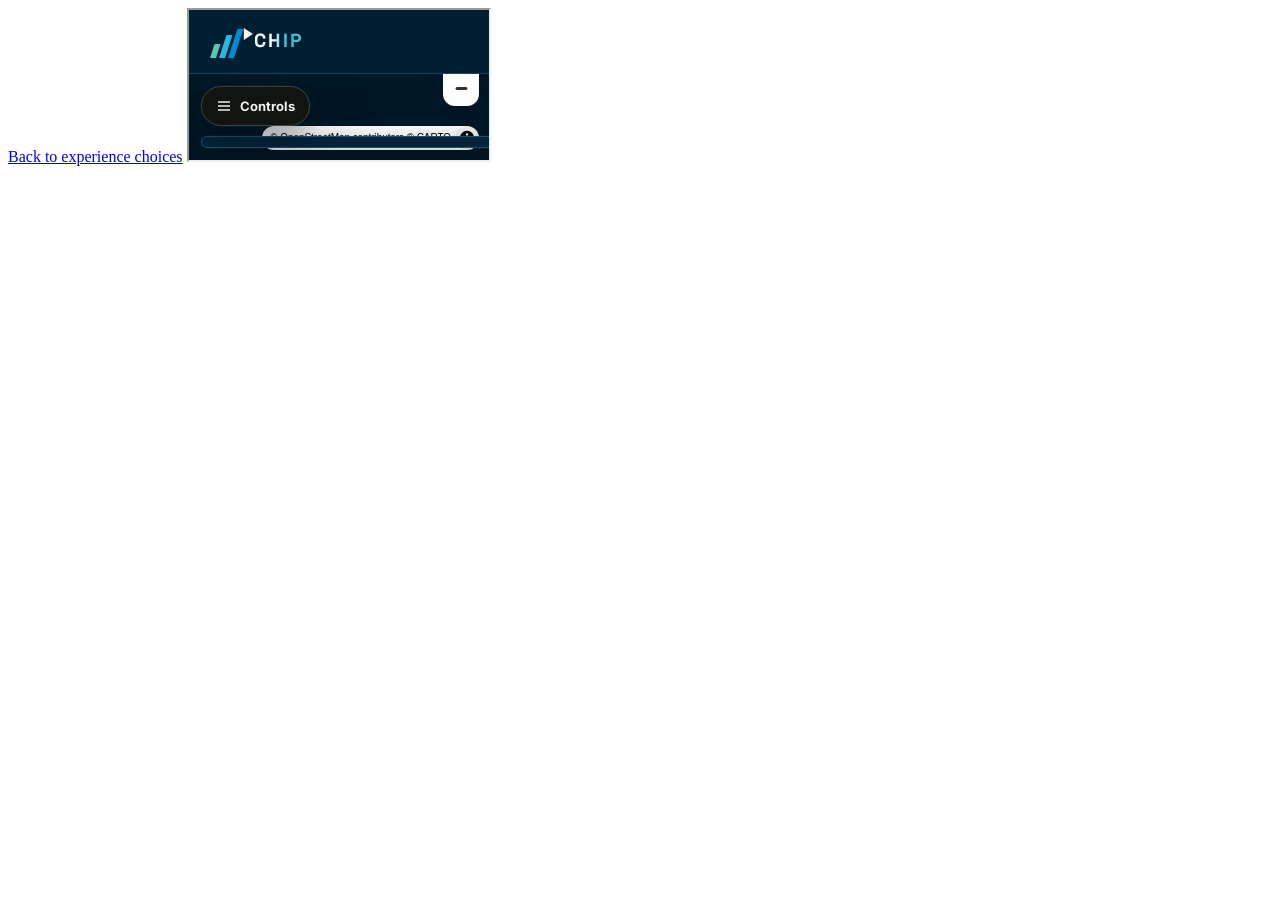
==== app.html @ 3d41801b "chore: add GitHub Pages site structure" ====
<!DOCTYPE html>
<html lang="en" data-page="dashboard">
<head>
  <meta charset="utf-8">
  <meta name="viewport" content="width=device-width, initial-scale=1, viewport-fit=cover">
  <meta name="theme-color" content="#001b2e">
  <title>CHIP · Cleveland–Akron Market Visualizer</title>
  <link rel="stylesheet" href="./assets/css/frame-shell.css">
  <script src="./assets/js/mobile-ui.js" defer></script>
</head>
<body data-page="dashboard">
  <a class="shell-skip" href="./index.html">Back to experience choices</a>
  <iframe
    id="chip-frame"
    src="./CHIPv.4.2.html"
    title="CHIP Cleveland–Akron market visualizer"
    allow="fullscreen"
  ></iframe>
  <noscript class="shell-fallback">
    JavaScript is required for the responsive delivery layer. You can still
    <a href="./CHIPv.4.2.html">open the original dashboard</a>.
  </noscript>
</body>
</html>
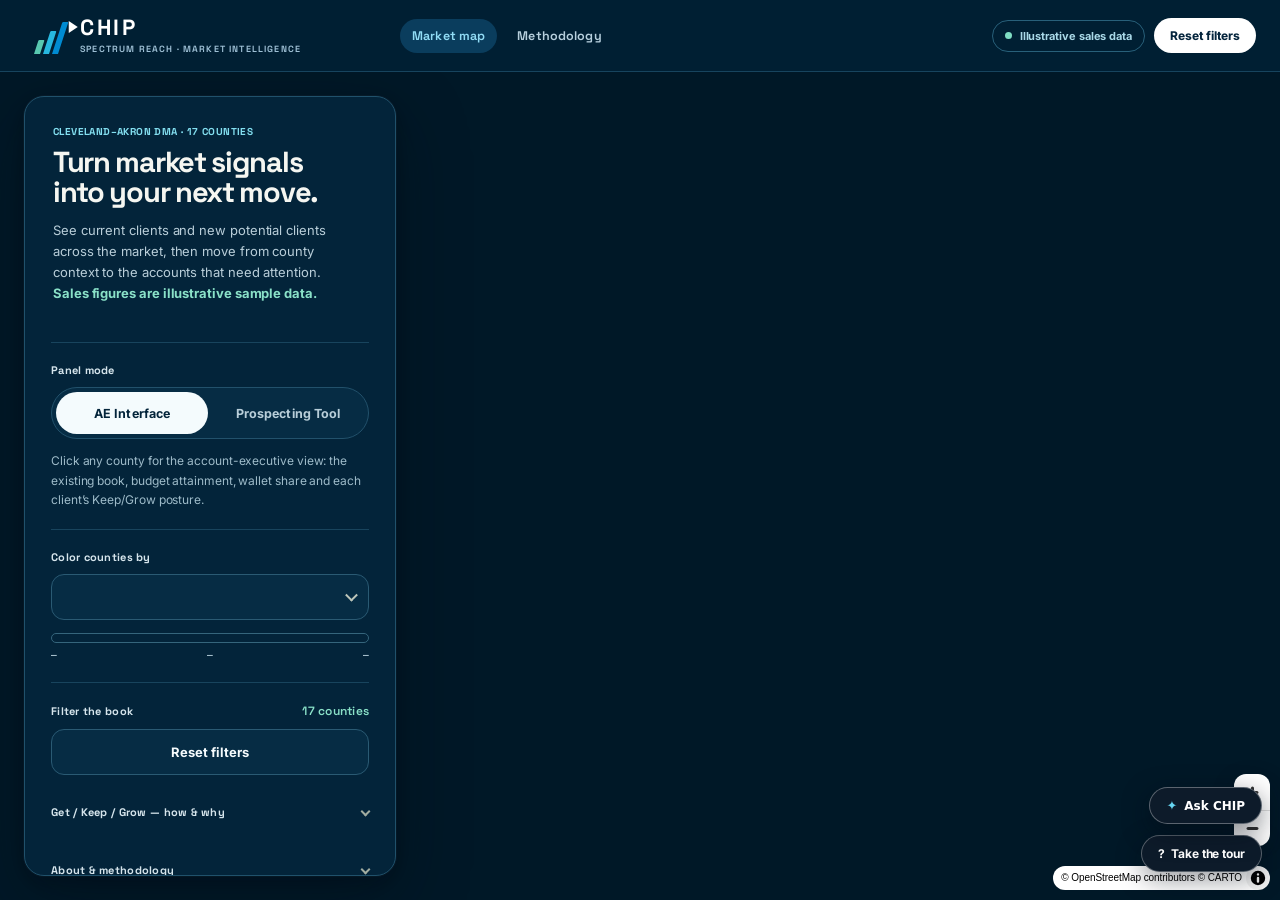
==== commit 6673a30b: "feat: add Ask CHIP assistant chat with Claude tool use over live map data app.html gains an 'Ask CHI" ====
--- a/app.html
+++ b/app.html
@@ -6,7 +6,9 @@
   <meta name="theme-color" content="#001b2e">
   <title>CHIP · Cleveland–Akron Market Visualizer</title>
   <link rel="stylesheet" href="./assets/css/frame-shell.css">
+  <link rel="stylesheet" href="./assets/css/assistant.css">
   <script src="./assets/js/mobile-ui.js" defer></script>
+  <script src="./assets/js/chip-assistant.js" defer></script>
 </head>
 <body data-page="dashboard">
   <a class="shell-skip" href="./index.html">Back to experience choices</a>
--- a/assets/css/frame-shell.css
+++ b/assets/css/frame-shell.css
@@ -0,0 +1,68 @@
+:root {
+  color-scheme: dark;
+  font-family: Inter, system-ui, -apple-system, BlinkMacSystemFont, "Segoe UI", sans-serif;
+}
+
+*,
+*::before,
+*::after {
+  box-sizing: border-box;
+}
+
+html,
+body {
+  width: 100%;
+  height: 100%;
+  height: 100dvh;
+  margin: 0;
+  overflow: hidden;
+  background: #001b2e;
+}
+
+#chip-frame {
+  position: fixed;
+  inset: 0;
+  width: 100%;
+  height: 100%;
+  height: 100dvh;
+  display: block;
+  border: 0;
+  background: #001b2e;
+}
+
+.shell-skip {
+  position: fixed;
+  top: max(10px, env(safe-area-inset-top));
+  left: max(10px, env(safe-area-inset-left));
+  z-index: 9999;
+  padding: 10px 14px;
+  border: 1px solid rgba(255, 255, 255, 0.28);
+  border-radius: 9px;
+  color: #ffffff;
+  background: #001b2e;
+  font-size: 13px;
+  font-weight: 700;
+  text-decoration: none;
+  transform: translateY(calc(-100% - 28px));
+  transition: transform 150ms ease;
+}
+
+.shell-skip:focus {
+  transform: translateY(0);
+  outline: 3px solid #27b7df;
+  outline-offset: 3px;
+}
+
+.shell-fallback {
+  position: fixed;
+  inset: auto 16px 16px;
+  z-index: 10000;
+  padding: 14px;
+  border-radius: 10px;
+  color: #ffffff;
+  background: #001b2e;
+}
+
+.shell-fallback a {
+  color: #75d5ed;
+}
--- a/assets/css/assistant.css
+++ b/assets/css/assistant.css
@@ -0,0 +1,353 @@
+/*
+ * CHIP assistant chat (delivery layer, app.html only).
+ * Lives in the parent shell document, overlaying the dashboard iframe, so it
+ * never touches the frozen originals. Styled to the product's navy/aqua
+ * language. Device mode comes from html[data-device], set by mobile-ui.js.
+ */
+
+.chip-assistant-launcher {
+  position: fixed;
+  right: 18px;
+  bottom: 76px;
+  z-index: 30;
+  display: inline-flex;
+  align-items: center;
+  gap: 7px;
+  border: 1px solid rgba(255, 255, 255, 0.32);
+  border-radius: 999px;
+  background: #0d1b2a;
+  color: #fff;
+  box-shadow: 0 8px 26px rgba(3, 10, 20, 0.5);
+  padding: 10px 16px;
+  font: 700 12px Inter, system-ui, sans-serif;
+  cursor: pointer;
+}
+
+.chip-assistant-launcher:hover {
+  background: #1a3350;
+}
+
+.chip-assistant-launcher:focus-visible {
+  outline: 3px solid #66bfff;
+  outline-offset: 2px;
+}
+
+.chip-assistant-launcher .spark {
+  color: #67d6f2;
+  font-size: 13px;
+}
+
+.chip-assistant-panel {
+  position: fixed;
+  right: 18px;
+  bottom: 132px;
+  z-index: 31;
+  display: flex;
+  flex-direction: column;
+  width: min(370px, calc(100vw - 36px));
+  height: min(560px, calc(100dvh - 170px));
+  overflow: hidden;
+  border: 1px solid rgba(94, 164, 204, 0.45);
+  border-radius: 16px;
+  background: #04202f;
+  color: #e6f0f7;
+  box-shadow: 0 24px 60px rgba(0, 8, 16, 0.6);
+  font: 400 13px/1.5 Inter, system-ui, sans-serif;
+}
+
+.chip-assistant-panel[hidden] {
+  display: none;
+}
+
+/*
+ * On wide desktops, dock the chat beside the county detail panel instead of
+ * covering it — the tools open that panel, so the user should see both.
+ * chip-assistant.js toggles the class from the child detail's open state.
+ */
+@media (min-width: 1280px) {
+  .chip-assistant-panel {
+    transition: right 200ms ease;
+  }
+
+  .chip-assistant-panel.beside-detail {
+    right: 480px;
+  }
+}
+
+@media (prefers-reduced-motion: reduce) {
+  .chip-assistant-panel {
+    transition: none !important;
+    animation: none !important;
+  }
+}
+
+.chip-assistant-head {
+  flex: none;
+  display: flex;
+  align-items: center;
+  gap: 9px;
+  padding: 11px 12px 11px 16px;
+  border-bottom: 1px solid rgba(148, 210, 255, 0.16);
+}
+
+.chip-assistant-head b {
+  font-size: 13px;
+  letter-spacing: 0.02em;
+}
+
+.chip-assistant-mode {
+  margin-right: auto;
+  padding: 3px 9px;
+  border-radius: 999px;
+  border: 1px solid rgba(148, 210, 255, 0.3);
+  color: #9fc2d4;
+  font-size: 10px;
+  font-weight: 800;
+  letter-spacing: 0.05em;
+  text-transform: uppercase;
+  white-space: nowrap;
+}
+
+.chip-assistant-mode.is-live {
+  border-color: rgba(110, 231, 183, 0.5);
+  color: #8ee8c0;
+}
+
+.chip-assistant-iconbtn {
+  flex: none;
+  width: 34px;
+  height: 34px;
+  display: grid;
+  place-items: center;
+  border: 1px solid rgba(148, 210, 255, 0.3);
+  border-radius: 10px;
+  background: transparent;
+  color: #dcebf4;
+  font-size: 14px;
+  line-height: 1;
+  cursor: pointer;
+}
+
+.chip-assistant-iconbtn:hover {
+  background: rgba(148, 210, 255, 0.12);
+}
+
+.chip-assistant-iconbtn:focus-visible {
+  outline: 3px solid #66bfff;
+  outline-offset: 2px;
+}
+
+.chip-assistant-settings {
+  flex: none;
+  padding: 12px 16px;
+  border-bottom: 1px solid rgba(148, 210, 255, 0.16);
+  background: rgba(2, 20, 32, 0.55);
+}
+
+.chip-assistant-settings[hidden] {
+  display: none;
+}
+
+.chip-assistant-settings label {
+  display: block;
+  margin-bottom: 4px;
+  color: #9fc2d4;
+  font-size: 10.5px;
+  font-weight: 800;
+  letter-spacing: 0.06em;
+  text-transform: uppercase;
+}
+
+.chip-assistant-settings input,
+.chip-assistant-settings select {
+  width: 100%;
+  margin-bottom: 9px;
+  padding: 9px 10px;
+  border: 1px solid rgba(148, 210, 255, 0.3);
+  border-radius: 9px;
+  background: rgba(255, 255, 255, 0.04);
+  color: #e6f0f7;
+  font: inherit;
+  font-size: 12.5px;
+}
+
+.chip-assistant-settings .row {
+  display: flex;
+  gap: 8px;
+}
+
+.chip-assistant-settings button {
+  flex: 1;
+  padding: 9px 0;
+  border: 1px solid rgba(148, 210, 255, 0.35);
+  border-radius: 9px;
+  background: transparent;
+  color: #e6f0f7;
+  font: 700 12px Inter, system-ui, sans-serif;
+  cursor: pointer;
+}
+
+.chip-assistant-settings button.primary {
+  border-color: #0f8ad6;
+  background: #0f8ad6;
+  color: #fff;
+}
+
+.chip-assistant-settings .hint {
+  margin: 6px 0 0;
+  color: #7d97a8;
+  font-size: 10.5px;
+  line-height: 1.5;
+}
+
+.chip-assistant-log {
+  flex: 1 1 auto;
+  min-height: 0;
+  overflow-y: auto;
+  overscroll-behavior: contain;
+  -webkit-overflow-scrolling: touch;
+  display: flex;
+  flex-direction: column;
+  gap: 10px;
+  padding: 14px 14px 10px;
+}
+
+.chip-assistant-msg {
+  max-width: 88%;
+  padding: 9px 12px;
+  border-radius: 13px;
+  white-space: pre-wrap;
+  overflow-wrap: break-word;
+}
+
+.chip-assistant-msg.user {
+  align-self: flex-end;
+  background: #0f8ad6;
+  color: #fff;
+  border-bottom-right-radius: 4px;
+}
+
+.chip-assistant-msg.bot {
+  align-self: flex-start;
+  border: 1px solid rgba(148, 210, 255, 0.2);
+  background: rgba(255, 255, 255, 0.05);
+  border-bottom-left-radius: 4px;
+}
+
+.chip-assistant-msg.error {
+  align-self: flex-start;
+  border: 1px solid rgba(232, 180, 90, 0.5);
+  background: rgba(120, 80, 20, 0.18);
+  color: #f2d9a7;
+}
+
+.chip-assistant-msg.busy {
+  align-self: flex-start;
+  color: #9fc2d4;
+  border: 1px dashed rgba(148, 210, 255, 0.3);
+}
+
+.chip-assistant-chips {
+  flex: none;
+  display: flex;
+  flex-wrap: wrap;
+  gap: 7px;
+  padding: 0 14px 10px;
+}
+
+.chip-assistant-chips[hidden] {
+  display: none;
+}
+
+.chip-assistant-chips button {
+  padding: 7px 11px;
+  border: 1px solid rgba(148, 210, 255, 0.3);
+  border-radius: 999px;
+  background: transparent;
+  color: #bcd7e5;
+  font: 600 11.5px Inter, system-ui, sans-serif;
+  cursor: pointer;
+}
+
+.chip-assistant-chips button:hover {
+  background: rgba(148, 210, 255, 0.12);
+}
+
+.chip-assistant-form {
+  flex: none;
+  display: flex;
+  gap: 8px;
+  padding: 10px 12px calc(10px + env(safe-area-inset-bottom, 0px));
+  border-top: 1px solid rgba(148, 210, 255, 0.16);
+}
+
+.chip-assistant-form input {
+  flex: 1;
+  min-width: 0;
+  padding: 11px 12px;
+  border: 1px solid rgba(148, 210, 255, 0.3);
+  border-radius: 11px;
+  background: rgba(255, 255, 255, 0.04);
+  color: #e6f0f7;
+  font: inherit;
+  font-size: 16px; /* prevents iOS focus zoom */
+}
+
+.chip-assistant-form button {
+  flex: none;
+  min-width: 64px;
+  border: 1px solid #0f8ad6;
+  border-radius: 11px;
+  background: #0f8ad6;
+  color: #fff;
+  font: 700 12.5px Inter, system-ui, sans-serif;
+  cursor: pointer;
+}
+
+.chip-assistant-form button:disabled {
+  opacity: 0.55;
+  cursor: default;
+}
+
+.chip-assistant-form input:focus-visible,
+.chip-assistant-form button:focus-visible,
+.chip-assistant-settings input:focus-visible,
+.chip-assistant-settings select:focus-visible,
+.chip-assistant-settings button:focus-visible,
+.chip-assistant-chips button:focus-visible {
+  outline: 3px solid rgba(39, 183, 223, 0.9);
+  outline-offset: 2px;
+}
+
+/* ---------- phone layout ---------- */
+@media (max-width: 820px) {
+  html[data-device="mobile"] .chip-assistant-launcher {
+    right: 12px;
+    bottom: calc(158px + env(safe-area-inset-bottom, 0px));
+    min-height: 44px;
+  }
+
+  html[data-device="mobile"] .chip-assistant-panel {
+    right: 0;
+    bottom: 0;
+    left: 0;
+    width: 100%;
+    height: auto;
+    max-height: 78dvh;
+    border-right: 0;
+    border-bottom: 0;
+    border-left: 0;
+    border-radius: 18px 18px 0 0;
+  }
+}
+
+@media (prefers-reduced-motion: no-preference) {
+  .chip-assistant-panel {
+    animation: chip-assistant-in 160ms ease;
+  }
+
+  @keyframes chip-assistant-in {
+    from { transform: translateY(8px); opacity: 0; }
+    to { transform: translateY(0); opacity: 1; }
+  }
+}
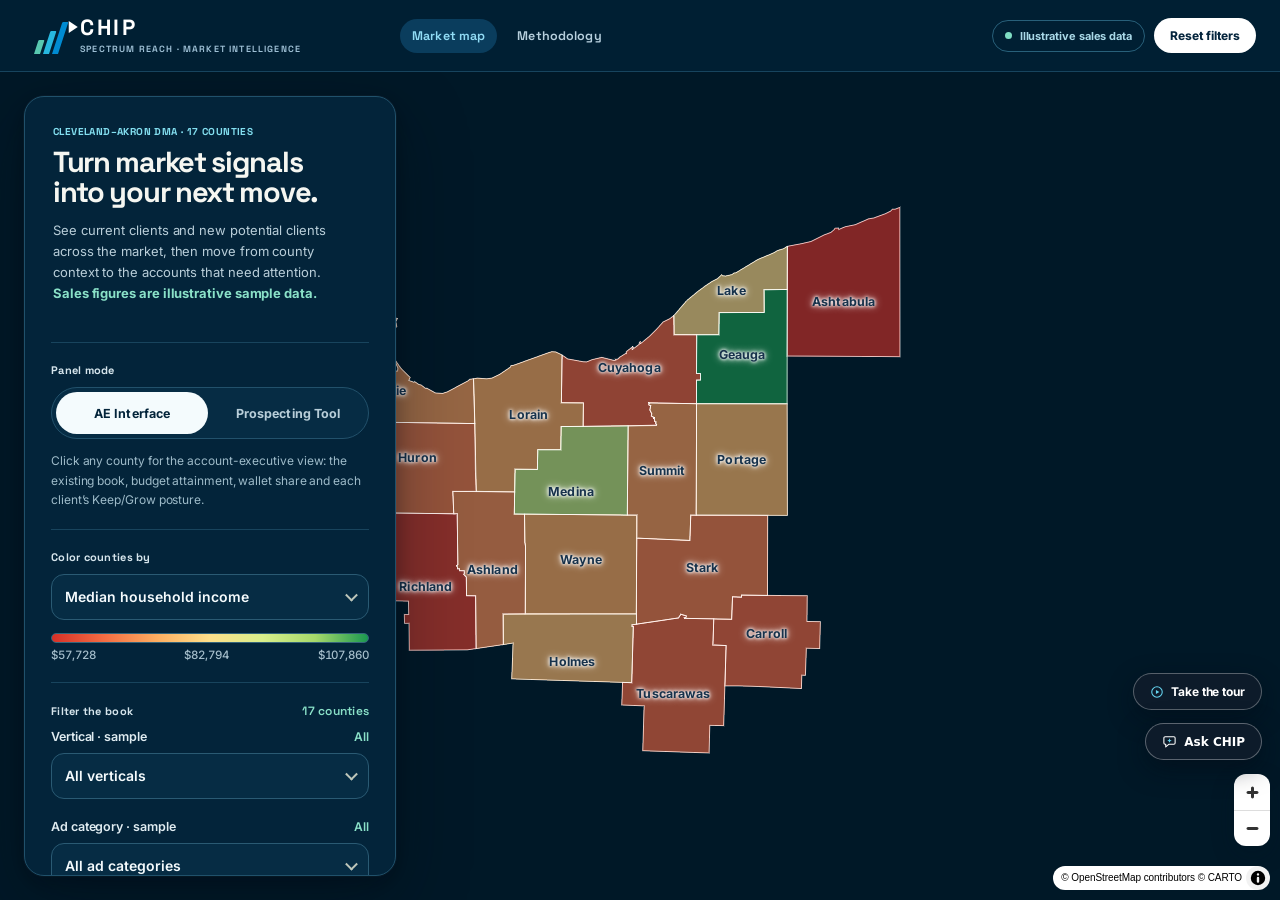
==== commit cd1ec13a: "feat: final touch-up round — metric trim, label scaling, methodology popup, priority client book, co" ====
--- a/app.html
+++ b/app.html
@@ -8,6 +8,7 @@
   <link rel="stylesheet" href="./assets/css/frame-shell.css">
   <link rel="stylesheet" href="./assets/css/assistant.css">
   <script src="./assets/js/mobile-ui.js" defer></script>
+  <script src="./assets/js/app-refinements.js" defer></script>
   <script src="./assets/js/chip-assistant.js" defer></script>
 </head>
 <body data-page="dashboard">
--- a/assets/css/assistant.css
+++ b/assets/css/assistant.css
@@ -5,10 +5,15 @@
  * language. Device mode comes from html[data-device], set by mobile-ui.js.
  */
 
+/*
+ * The floating actions form one right-edge ladder above the map controls:
+ * attribution, zoom, Ask CHIP, then the tour chip. Keep these offsets in
+ * step with .chip-tour-launch / .tour-launch in mobile.css.
+ */
 .chip-assistant-launcher {
   position: fixed;
   right: 18px;
-  bottom: 76px;
+  bottom: 140px;
   z-index: 30;
   display: inline-flex;
   align-items: center;
@@ -21,6 +26,21 @@
   padding: 10px 16px;
   font: 700 12px Inter, system-ui, sans-serif;
   cursor: pointer;
+  transition: right 200ms ease;
+}
+
+/*
+ * When the county detail pane or the methodology popup is open on
+ * desktop, app-refinements.js measures it and the launcher steps left of
+ * it (mirroring the in-frame tour chips) instead of covering its values.
+ * On phones the sheet is full-width, so the launcher hides instead.
+ */
+html.chip-pane-open:not([data-device="mobile"]) .chip-assistant-launcher {
+  right: var(--chip-pane-clear, 492px);
+}
+
+html[data-device="mobile"].chip-pane-open .chip-assistant-launcher {
+  display: none;
 }
 
 .chip-assistant-launcher:hover {
@@ -32,20 +52,42 @@
   outline-offset: 2px;
 }
 
-.chip-assistant-launcher .spark {
-  color: #67d6f2;
-  font-size: 13px;
+/*
+ * While the guided tour runs, the launcher would float undimmed above the
+ * tour shade, so mobile-ui.js hides it via this root class. The tour's
+ * bonus step re-reveals it as the highlight target after Finish.
+ */
+html.chip-tour-open .chip-assistant-launcher,
+html.chip-tour-open .chip-assistant-panel {
+  display: none;
+}
+
+.chip-assistant-launcher svg {
+  flex: none;
+  width: 15px;
+  height: 15px;
+}
+
+.chip-assistant-launcher svg .bubble {
+  fill: none;
+  stroke: currentColor;
+  stroke-width: 1.7;
+  stroke-linejoin: round;
+}
+
+.chip-assistant-launcher svg .sparkle {
+  fill: #67d6f2;
 }
 
 .chip-assistant-panel {
   position: fixed;
   right: 18px;
-  bottom: 132px;
+  bottom: 196px;
   z-index: 31;
   display: flex;
   flex-direction: column;
   width: min(370px, calc(100vw - 36px));
-  height: min(560px, calc(100dvh - 170px));
+  height: min(540px, calc(100dvh - 236px));
   overflow: hidden;
   border: 1px solid rgba(94, 164, 204, 0.45);
   border-radius: 16px;
@@ -70,12 +112,13 @@
   }
 
   .chip-assistant-panel.beside-detail {
-    right: 480px;
+    right: var(--chip-pane-clear, 480px);
   }
 }
 
 @media (prefers-reduced-motion: reduce) {
-  .chip-assistant-panel {
+  .chip-assistant-panel,
+  .chip-assistant-launcher {
     transition: none !important;
     animation: none !important;
   }
@@ -234,6 +277,11 @@
   border-bottom-left-radius: 4px;
 }
 
+.chip-assistant-msg.bot strong {
+  color: #fff;
+  font-weight: 700;
+}
+
 .chip-assistant-msg.error {
   align-self: flex-start;
   border: 1px solid rgba(232, 180, 90, 0.5);
@@ -323,8 +371,9 @@
 @media (max-width: 820px) {
   html[data-device="mobile"] .chip-assistant-launcher {
     right: 12px;
-    bottom: calc(158px + env(safe-area-inset-bottom, 0px));
+    bottom: calc(160px + env(safe-area-inset-bottom, 0px));
     min-height: 44px;
+    font-size: 13px;
   }
 
   html[data-device="mobile"] .chip-assistant-panel {
@@ -338,6 +387,52 @@
     border-bottom: 0;
     border-left: 0;
     border-radius: 18px 18px 0 0;
+    font-size: 14.5px;
+    line-height: 1.55;
+  }
+
+  html[data-device="mobile"] .chip-assistant-head b {
+    font-size: 15px;
+  }
+
+  html[data-device="mobile"] .chip-assistant-mode {
+    font-size: 10.5px;
+  }
+
+  html[data-device="mobile"] .chip-assistant-log {
+    gap: 12px;
+    padding: 15px 15px 10px;
+  }
+
+  html[data-device="mobile"] .chip-assistant-msg {
+    max-width: 94%;
+    padding: 11px 14px;
+  }
+
+  html[data-device="mobile"] .chip-assistant-chips button {
+    padding: 10px 14px;
+    font-size: 13px;
+  }
+
+  /* 16px keeps iOS Safari from zooming the page on focus. */
+  html[data-device="mobile"] .chip-assistant-settings input,
+  html[data-device="mobile"] .chip-assistant-settings select {
+    padding: 11px 12px;
+    font-size: 16px;
+  }
+
+  html[data-device="mobile"] .chip-assistant-settings label {
+    font-size: 11.5px;
+  }
+
+  html[data-device="mobile"] .chip-assistant-settings .hint {
+    font-size: 12px;
+    line-height: 1.55;
+  }
+
+  html[data-device="mobile"] .chip-assistant-settings button {
+    padding: 11px 0;
+    font-size: 13px;
   }
 }
 
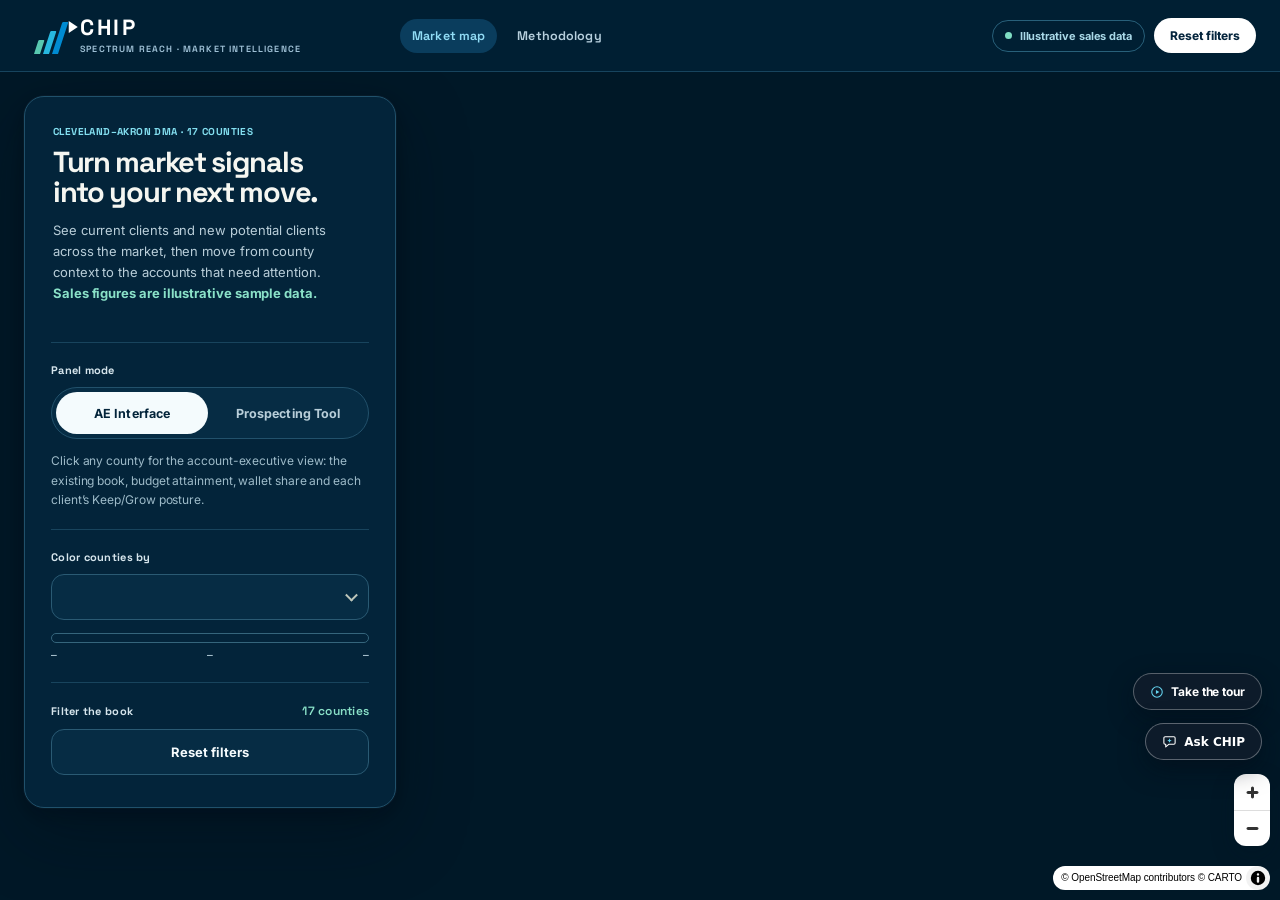
==== commit 0bdda71f: "fix: pane-aware chips hide reliably, prospect reorder, zoom-out labels, cache busting - Prospecting " ====
--- a/app.html
+++ b/app.html
@@ -5,11 +5,12 @@
   <meta name="viewport" content="width=device-width, initial-scale=1, viewport-fit=cover">
   <meta name="theme-color" content="#001b2e">
   <title>CHIP · Cleveland–Akron Market Visualizer</title>
-  <link rel="stylesheet" href="./assets/css/frame-shell.css">
-  <link rel="stylesheet" href="./assets/css/assistant.css">
-  <script src="./assets/js/mobile-ui.js" defer></script>
-  <script src="./assets/js/app-refinements.js" defer></script>
-  <script src="./assets/js/chip-assistant.js" defer></script>
+  <!-- ?v= busts stale caches on deploy; keep the value in step across pages. -->
+  <link rel="stylesheet" href="./assets/css/frame-shell.css?v=20260721">
+  <link rel="stylesheet" href="./assets/css/assistant.css?v=20260721">
+  <script src="./assets/js/mobile-ui.js?v=20260721" defer></script>
+  <script src="./assets/js/app-refinements.js?v=20260721" defer></script>
+  <script src="./assets/js/chip-assistant.js?v=20260721" defer></script>
 </head>
 <body data-page="dashboard">
   <a class="shell-skip" href="./index.html">Back to experience choices</a>
--- a/assets/css/assistant.css
+++ b/assets/css/assistant.css
@@ -26,20 +26,15 @@
   padding: 10px 16px;
   font: 700 12px Inter, system-ui, sans-serif;
   cursor: pointer;
-  transition: right 200ms ease;
 }
 
 /*
- * When the county detail pane or the methodology popup is open on
- * desktop, app-refinements.js measures it and the launcher steps left of
- * it (mirroring the in-frame tour chips) instead of covering its values.
- * On phones the sheet is full-width, so the launcher hides instead.
+ * While the county detail pane or the methodology popup is open, the
+ * launcher hides on both devices instead of covering the pane's values
+ * (2026-07-20 feedback replaced the earlier desktop left-shift, which
+ * stranded chips mid-map). app-refinements.js toggles the root class.
  */
-html.chip-pane-open:not([data-device="mobile"]) .chip-assistant-launcher {
-  right: var(--chip-pane-clear, 492px);
-}
-
-html[data-device="mobile"].chip-pane-open .chip-assistant-launcher {
+html.chip-pane-open .chip-assistant-launcher {
   display: none;
 }
 
